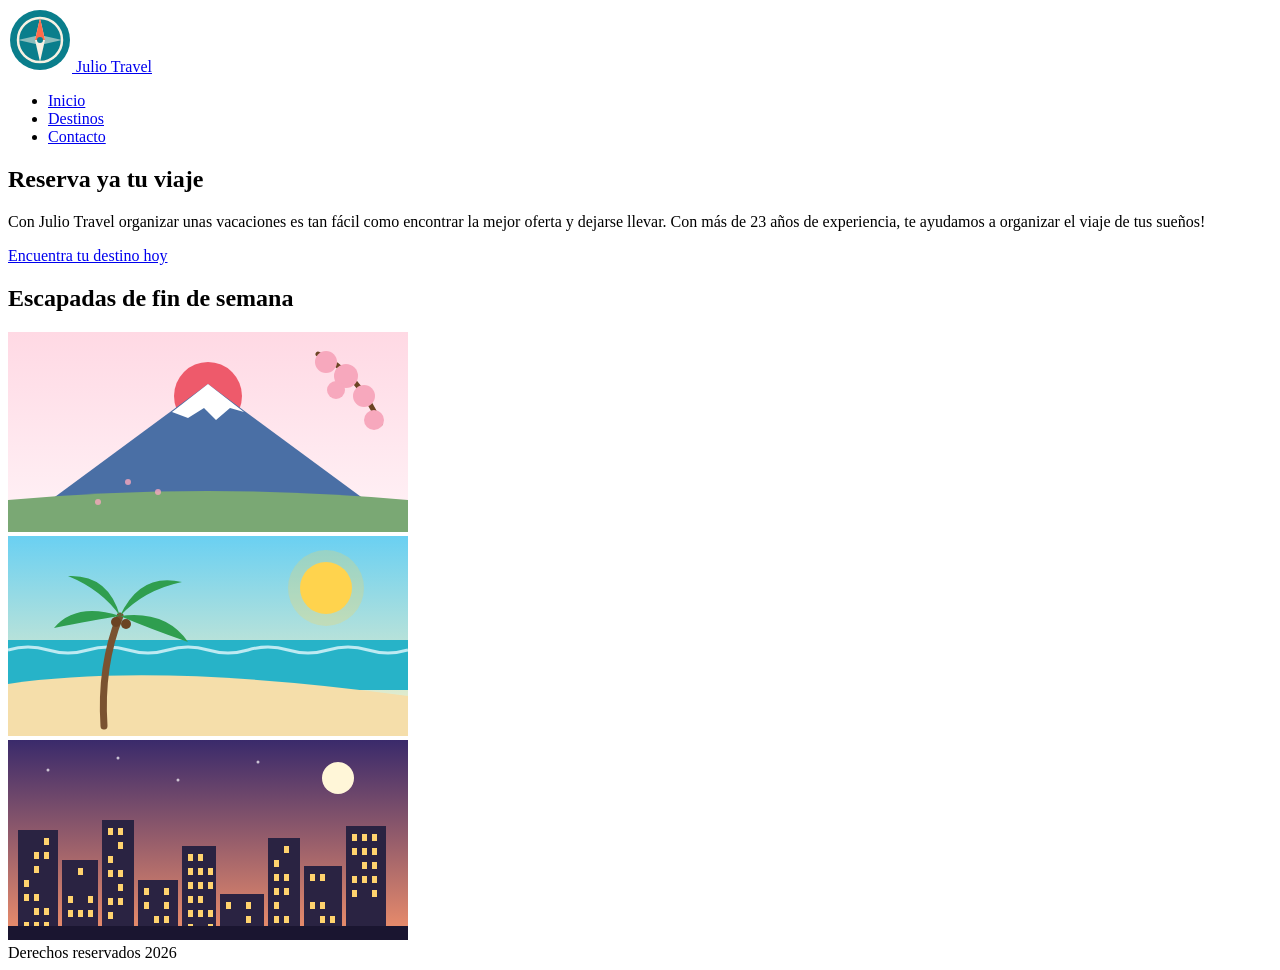
==== Unidad 2/Tarea5/Tarea_2-5_WebFlexbox/index.html @ e26b75fc "Initial commit" ====
<!doctype html>
<html lang="es">
<head>
    <meta charset="UTF-8">
    <meta name="viewport"
          content="width=device-width, user-scalable=no, initial-scale=1.0, maximum-scale=1.0, minimum-scale=1.0">
    <meta http-equiv="X-UA-Compatible" content="ie=edge">
    <title>Agencia de viajes</title>
    <link rel="stylesheet" href="css/estilos.css">
</head>
<body>
    <header>
        <a class="logo" href="index.html">
            <img class="logo-img" src="img/logo.svg" alt="logo de la agencia">
            <span class="logo-text">Julio Travel</span>
        </a>
        <div class="espacio"></div>
        <ul>
            <li><a href="index.html">Inicio</a></li>
            <li><a href="index.html">Destinos</a></li>
            <li><a href="index.html">Contacto</a></li>
        </ul>
    </header>
        <main>
            <section class="banda-principal">
                <h1>Reserva ya tu viaje</h1>
                <p>Con Julio Travel organizar unas vacaciones es tan fácil como encontrar la mejor oferta y dejarse llevar. Con más de
                23 años de experiencia, te ayudamos a organizar el viaje de tus sueños!</p>
                <a class="enlace enlace-grande" href="paginas/catalogo.html">Encuentra tu destino hoy</a>
            </section>
            <section class="tarjeta-cuerpo">
                <h2>Escapadas de fin de semana</h2>
                <article class="tarjeta">
                    <img src="img/japon.svg" alt="la palma">
                </article>
                <article class="tarjeta">
                    <img src="img/caribe.svg" alt="lanzarote">
                </article>
                <article class="tarjeta">
                    <img src="img/nueva-york.svg" alt="gran canaria">
                </article>
                <article class="texto-presentacion"></article>
            </section>
            <aside class="barra-lateral">
                <section class="panel">
                    <article class="ofertas">

                    </article>
                </section>
                <section class="panel">
                    <article class="guias"></article>
                </section>
            </aside>

        </main>
    <footer>
        <div class="pie-enlace">
            <div class="columna"></div>
            <div class="columna"></div>
            <div class="columna"></div>
        </div>
        <div class="derechos">Derechos reservados 2026</div>
    </footer>
</body>
</html>
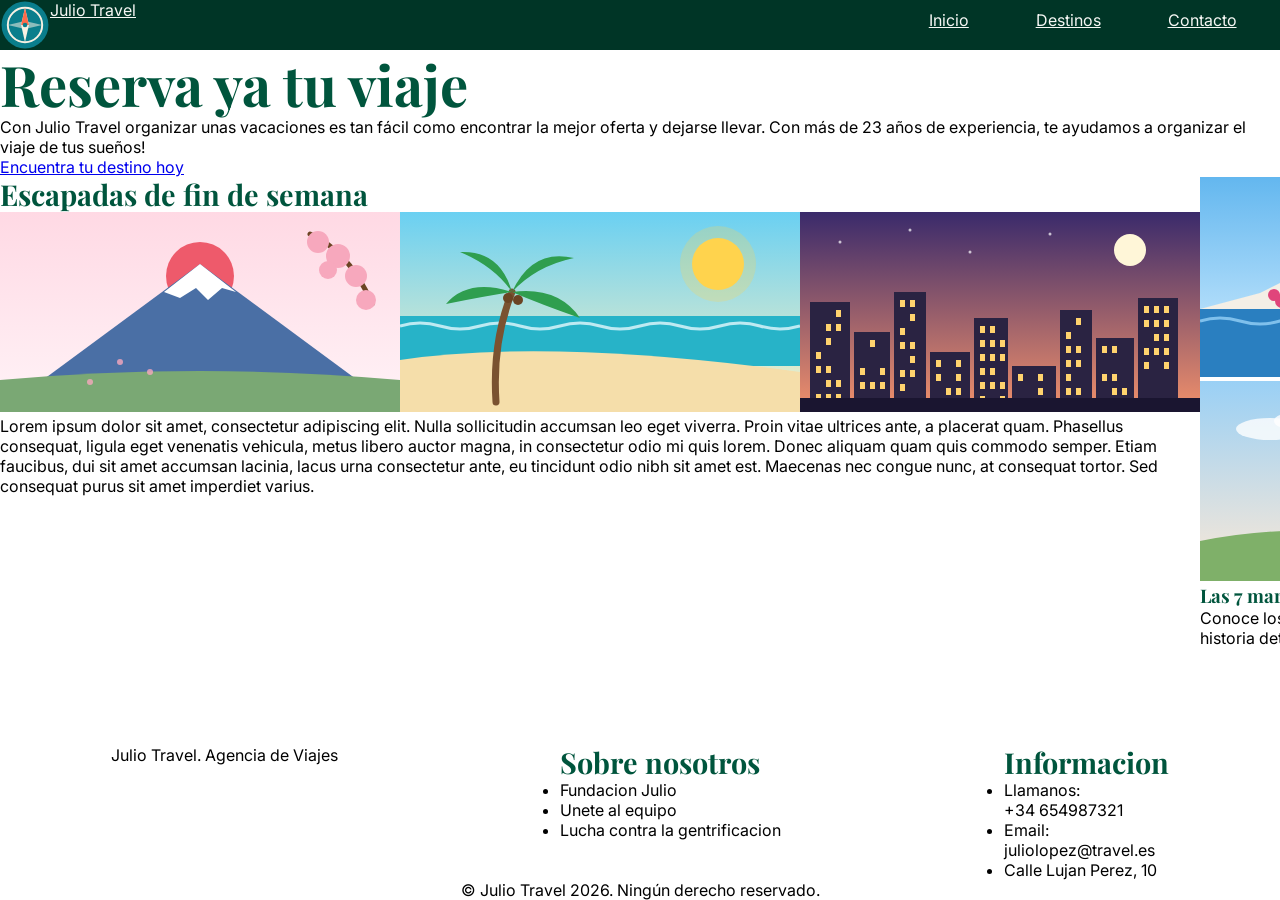
==== commit 185677ff: "no terminado" ====
--- a/Unidad 2/Tarea5/Tarea_2-5_WebFlexbox/index.html
+++ b/Unidad 2/Tarea5/Tarea_2-5_WebFlexbox/index.html
@@ -6,19 +6,22 @@
           content="width=device-width, user-scalable=no, initial-scale=1.0, maximum-scale=1.0, minimum-scale=1.0">
     <meta http-equiv="X-UA-Compatible" content="ie=edge">
     <title>Agencia de viajes</title>
+    <link rel="preconnect" href="https://fonts.googleapis.com">
+    <link rel="preconnect" href="https://fonts.gstatic.com" crossorigin>
+    <link href="https://fonts.googleapis.com/css2?family=Inter:wght@400;600;700&family=Playfair+Display:ital,wght@0,700;1,700&display=swap" rel="stylesheet">
     <link rel="stylesheet" href="css/estilos.css">
 </head>
 <body>
     <header>
-        <a class="logo" href="index.html">
+        <a class="logo enlace-head" href="index.html">
             <img class="logo-img" src="img/logo.svg" alt="logo de la agencia">
             <span class="logo-text">Julio Travel</span>
         </a>
         <div class="espacio"></div>
-        <ul>
-            <li><a href="index.html">Inicio</a></li>
-            <li><a href="index.html">Destinos</a></li>
-            <li><a href="index.html">Contacto</a></li>
+        <ul class="lista-head">
+            <li><a class="enlace-head" href="index.html">Inicio</a></li>
+            <li><a class="enlace-head" href="index.html">Destinos</a></li>
+            <li><a class="enlace-head" href="index.html">Contacto</a></li>
         </ul>
     </header>
         <main>
@@ -28,10 +31,15 @@
                 23 años de experiencia, te ayudamos a organizar el viaje de tus sueños!</p>
                 <a class="enlace enlace-grande" href="paginas/catalogo.html">Encuentra tu destino hoy</a>
             </section>
-            <section class="tarjeta-cuerpo">
-                <h2>Escapadas de fin de semana</h2>
+            <div class="banda-sec">
+                <div class="viajes">
+                    <div class="destacados">
+                        <h2>Escapadas de fin de semana</h2>
+                    <section class="tarjeta-cuerpo">
+
                 <article class="tarjeta">
                     <img src="img/japon.svg" alt="la palma">
+
                 </article>
                 <article class="tarjeta">
                     <img src="img/caribe.svg" alt="lanzarote">
@@ -41,25 +49,52 @@
                 </article>
                 <article class="texto-presentacion"></article>
             </section>
-            <aside class="barra-lateral">
+                    </div>
+                    <section class="texto-presentacion">
+                        <p>Lorem ipsum dolor sit amet, consectetur adipiscing elit. Nulla sollicitudin accumsan leo eget viverra. Proin vitae ultrices ante, a placerat quam. Phasellus consequat, ligula eget venenatis vehicula, metus libero auctor magna, in consectetur odio mi quis lorem. Donec aliquam quam quis commodo semper. Etiam faucibus, dui sit amet accumsan lacinia, lacus urna consectetur ante, eu tincidunt odio nibh sit amet est. Maecenas nec congue nunc, at consequat tortor. Sed consequat purus sit amet imperdiet varius.</p>
+                    </section>
+                </div>
+                <aside class="barra-lateral">
                 <section class="panel">
                     <article class="ofertas">
+                        <img src="img/grecia.svg" alt="grecia">
+                    </article>
+                    <article class="ofertas">
+                        <img src="img/paris.svg" alt="paris">
+                    </article>
 
+                </section>
+                <section class="panel">
+                    <article class="guias">
+                        <h3>Las 7 maravillas del mundo</h3>
+                        <p>Conoce los lugares más interesantes del mundo y la historia detras de ellos</p>
                     </article>
                 </section>
-                <section class="panel">
-                    <article class="guias"></article>
-                </section>
             </aside>
+            </div>
 
         </main>
     <footer>
         <div class="pie-enlace">
-            <div class="columna"></div>
-            <div class="columna"></div>
-            <div class="columna"></div>
+            <div class="columna">Julio Travel. Agencia de Viajes </div>
+            <div class="columna">
+                <h2>Sobre nosotros</h2>
+                <ul>
+                    <li>Fundacion Julio</li>
+                    <li>Unete al equipo</li>
+                    <li>Lucha contra la gentrificacion</li>
+                </ul>
+            </div>
+            <div class="columna">
+                <h2>Informacion</h2>
+                <ul>
+                    <li>Llamanos: <br>+34 654987321<br></li>
+                    <li>Email: <br>juliolopez@travel.es<br></li>
+                    <li>Calle Lujan Perez, 10</li>
+                </ul>
+            </div>
         </div>
-        <div class="derechos">Derechos reservados 2026</div>
+        <div class="derechos">© Julio Travel 2026. Ningún derecho reservado.</div>
     </footer>
 </body>
 </html>
--- a/Unidad 2/Tarea5/Tarea_2-5_WebFlexbox/css/estilos.css
+++ b/Unidad 2/Tarea5/Tarea_2-5_WebFlexbox/css/estilos.css
@@ -0,0 +1,81 @@
+* {
+    margin: 0;
+    padding: 0;
+    box-sizing: border-box;
+}
+body{
+    display: flex;
+    flex-direction: column;
+    min-height: 100vh;
+    font-family: 'Inter', serif;
+}
+h1, h2, h3{
+    font-family: 'Playfair Display', 'Fraunces Bold', serif;
+    line-height: 1.2;
+    color: #00553D;
+}
+h1{ font-size: clamp(2.2rem, 5vw, 3.5rem); }
+h2{ font-size: 1.8rem; }
+header{
+    display: flex;
+    justify-content: center;
+    align-content: center;
+    background-color: #003526;
+}
+.enlace-head{
+    color: #F6F8F5;
+}
+.logo{
+    display: flex;
+    align-content: center;
+
+}
+.logo-img{
+    height: 50px;
+}
+.espacio{
+    flex: 2;
+}
+.lista-head{
+    flex: 1;
+    list-style: none;
+    display: flex;
+    flex-direction: row;
+    margin: 10px;
+    justify-content: space-around;
+
+}
+
+main{
+    flex: 1;
+    display: flex;
+    flex-direction: column;
+}
+.banda-principal{
+    background:"img/banner.svg";
+}
+.banda-sec{
+    display: flex;
+
+}
+.viajes{
+    display: flex;
+    flex-direction: column;
+}
+.tarjeta-cuerpo{
+    display: flex;
+    flex-direction: row;
+}
+footer{
+
+    display: flex;
+    flex-direction: column;
+}
+.pie-enlace{
+    display: flex;
+    flex-direction: row;
+    justify-content: space-around;
+}
+.derechos{
+    align-self: center;
+}
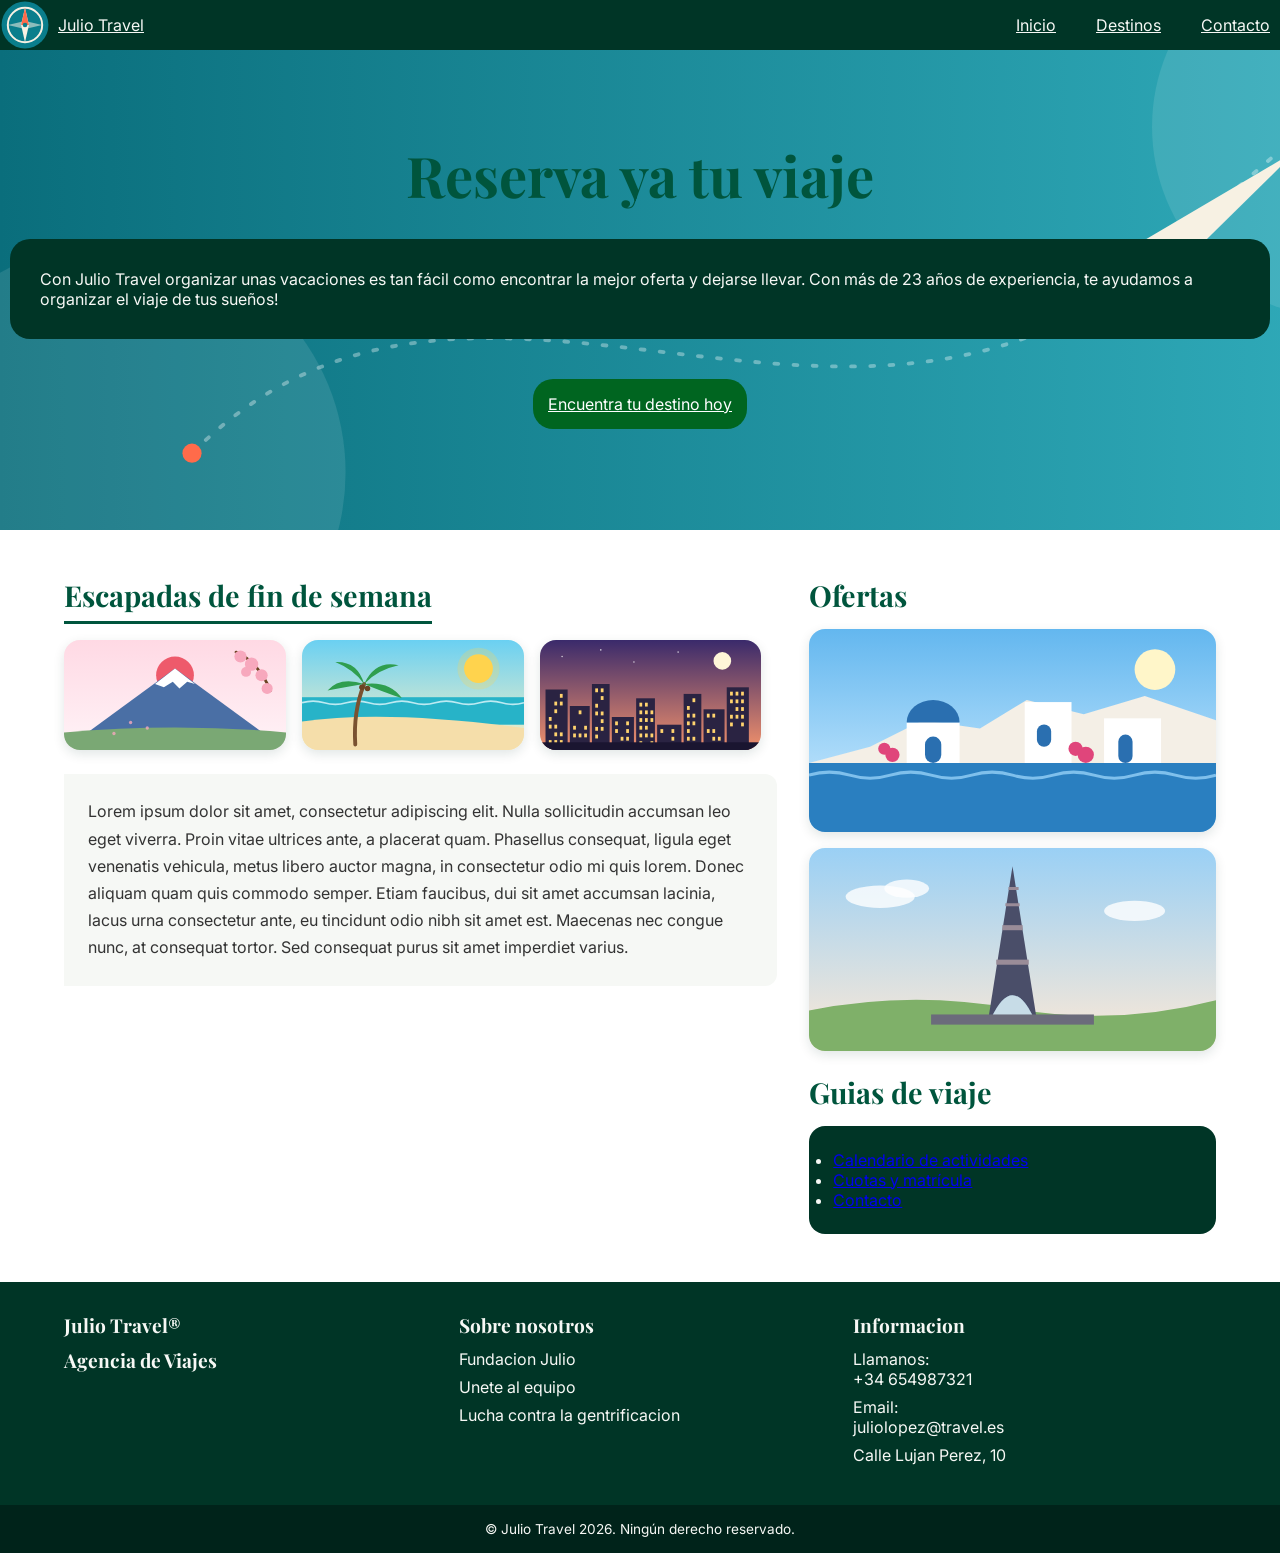
==== commit cec74174: "asfdf" ====
--- a/Unidad 2/Tarea5/Tarea_2-5_WebFlexbox/index.html
+++ b/Unidad 2/Tarea5/Tarea_2-5_WebFlexbox/index.html
@@ -27,7 +27,7 @@
         <main>
             <section class="banda-principal">
                 <h1>Reserva ya tu viaje</h1>
-                <p>Con Julio Travel organizar unas vacaciones es tan fácil como encontrar la mejor oferta y dejarse llevar. Con más de
+                <p id="descripcion">Con Julio Travel organizar unas vacaciones es tan fácil como encontrar la mejor oferta y dejarse llevar. Con más de
                 23 años de experiencia, te ayudamos a organizar el viaje de tus sueños!</p>
                 <a class="enlace enlace-grande" href="paginas/catalogo.html">Encuentra tu destino hoy</a>
             </section>
@@ -48,35 +48,42 @@
                     <img src="img/nueva-york.svg" alt="gran canaria">
                 </article>
                 <article class="texto-presentacion"></article>
-            </section>
+                    </section>
                     </div>
-                    <section class="texto-presentacion">
-                        <p>Lorem ipsum dolor sit amet, consectetur adipiscing elit. Nulla sollicitudin accumsan leo eget viverra. Proin vitae ultrices ante, a placerat quam. Phasellus consequat, ligula eget venenatis vehicula, metus libero auctor magna, in consectetur odio mi quis lorem. Donec aliquam quam quis commodo semper. Etiam faucibus, dui sit amet accumsan lacinia, lacus urna consectetur ante, eu tincidunt odio nibh sit amet est. Maecenas nec congue nunc, at consequat tortor. Sed consequat purus sit amet imperdiet varius.</p>
+                    <section>
+                        <p id="presentacion">Lorem ipsum dolor sit amet, consectetur adipiscing elit. Nulla sollicitudin accumsan leo eget viverra. Proin vitae ultrices ante, a placerat quam. Phasellus consequat, ligula eget venenatis vehicula, metus libero auctor magna, in consectetur odio mi quis lorem. Donec aliquam quam quis commodo semper. Etiam faucibus, dui sit amet accumsan lacinia, lacus urna consectetur ante, eu tincidunt odio nibh sit amet est. Maecenas nec congue nunc, at consequat tortor. Sed consequat purus sit amet imperdiet varius.</p>
                     </section>
                 </div>
                 <aside class="barra-lateral">
+
                 <section class="panel">
+                    <h2>Ofertas</h2>
                     <article class="ofertas">
                         <img src="img/grecia.svg" alt="grecia">
                     </article>
                     <article class="ofertas">
                         <img src="img/paris.svg" alt="paris">
                     </article>
-
                 </section>
                 <section class="panel">
+                    <h2>Guias de viaje</h2>
                     <article class="guias">
-                        <h3>Las 7 maravillas del mundo</h3>
-                        <p>Conoce los lugares más interesantes del mundo y la historia detras de ellos</p>
+                        <ul class="lista-enlaces">
+                            <li><a href="paginas/7-maravillas.html">Calendario de actividades</a></li>
+                            <li><a href="paginas/mundo-antiguo.html">Cuotas y matrícula</a></li>
+                            <li><a href="paginas/amazonas">Contacto</a></li>
+                        </ul>
                     </article>
                 </section>
+
             </aside>
             </div>
 
         </main>
     <footer>
         <div class="pie-enlace">
-            <div class="columna">Julio Travel. Agencia de Viajes </div>
+            <div class="columna"><h2>Julio Travel®</h2>
+                <h2>Agencia de Viajes</h2></div>
             <div class="columna">
                 <h2>Sobre nosotros</h2>
                 <ul>
--- a/Unidad 2/Tarea5/Tarea_2-5_WebFlexbox/css/estilos.css
+++ b/Unidad 2/Tarea5/Tarea_2-5_WebFlexbox/css/estilos.css
@@ -16,10 +16,15 @@
 }
 h1{ font-size: clamp(2.2rem, 5vw, 3.5rem); }
 h2{ font-size: 1.8rem; }
+img{
+    max-width: 100%;
+    height: auto;
+    display: block;
+}
 header{
     display: flex;
     justify-content: center;
-    align-content: center;
+    align-items: center;
     background-color: #003526;
 }
 .enlace-head{
@@ -27,7 +32,8 @@
 }
 .logo{
     display: flex;
-    align-content: center;
+    align-items: center;
+    gap: 0.5rem;
 
 }
 .logo-img{
@@ -37,12 +43,13 @@
     flex: 2;
 }
 .lista-head{
-    flex: 1;
     list-style: none;
     display: flex;
     flex-direction: row;
     margin: 10px;
     justify-content: space-around;
+    gap: 2.5rem;
+
 
 }
 
@@ -52,25 +59,154 @@
     flex-direction: column;
 }
 .banda-principal{
-    background:"img/banner.svg";
-}
-.banda-sec{
-    display: flex;
-
-}
-.viajes{
-    display: flex;
-    flex-direction: column;
-}
-.tarjeta-cuerpo{
-    display: flex;
-    flex-direction: row;
-}
-footer{
-
-    display: flex;
-    flex-direction: column;
-}
+    background-image: url("../img/banner.svg");
+    background-size: cover;
+    background-repeat: no-repeat;
+    display: flex;
+    min-height: 30rem;
+    flex-direction: column;
+    justify-content: center;
+    align-items: center;
+    gap: 20px;
+}
+#descripcion{
+    display: block;
+    margin: 10px;
+    color: #F6F8F5;
+    background: #003526;
+    padding: 30px;
+    border-radius: 20px;
+}
+.enlace-grande{
+    padding: 15px;
+    margin: 10px 50px;
+    background: #006520;
+    border-radius: 20px;
+    transition: transform 0.25s ease, box-shadow 0.25s ease;
+    color: white;
+}
+.enlace-grande:hover{
+    transform: translateY(-6px);
+    box-shadow: 0 10px 24px rgba(0, 53, 38, 0.22);
+}
+.enlace-grande:visited{
+    color: #7fe071;
+}
+
+.banda-sec {
+    display: flex;
+    flex-wrap: wrap;
+    align-items: flex-start;
+    gap: 2rem;
+    width: 100%;
+    max-width: 1200px;
+    margin: 0 auto;
+    padding: 3rem 1.5rem;
+}
+
+
+.viajes {
+    flex: 2 1 400px;
+    min-width: 0;
+    display: flex;
+    flex-direction: column;
+    gap: 1.5rem;
+}
+
+.destacados h2 {
+    margin-bottom: 1rem;
+    padding-bottom: 0.5rem;
+    border-bottom: 3px solid #00553D;
+    display: inline-block;
+}
+
+.tarjeta-cuerpo {
+    display: flex;
+    flex-wrap: wrap;
+    gap: 1rem;
+}
+
+.tarjeta {
+    flex: 1 1 150px;
+    min-width: 0;
+    border-radius: 16px;
+    overflow: hidden;
+    background: #F6F8F5;
+    box-shadow: 0 4px 12px rgba(0, 53, 38, 0.12);
+    transition: transform 0.25s ease, box-shadow 0.25s ease;
+}
+
+.tarjeta:hover {
+    transform: translateY(-6px);
+    box-shadow: 0 10px 24px rgba(0, 53, 38, 0.22);
+}
+
+.tarjeta img {
+    width: 100%;
+    height: 100%;
+    object-fit: cover;
+    display: block;
+}
+
+#presentacion {
+    width: 100%;
+    padding: 1.5rem;
+    background: #F6F8F5;
+    border-radius: 0 12px 12px 0;
+    line-height: 1.7;
+    color: #333;
+}
+
+
+.barra-lateral {
+    flex: 1 1 250px;
+    min-width: 0;
+    display: flex;
+    flex-direction: column;
+    gap: 1.5rem;
+}
+
+.panel {
+    display: flex;
+    flex-direction: column;
+    gap: 1rem;
+}
+
+.ofertas {
+    border-radius: 16px;
+    overflow: hidden;
+    box-shadow: 0 4px 12px rgba(0, 53, 38, 0.12);
+    transition: transform 0.25s ease;
+}
+
+.ofertas:hover {
+    transform: scale(1.03);
+}
+
+.ofertas img {
+    width: 100%;
+    display: block;
+}
+
+.guias {
+    padding: 1.5rem;
+    background: #003526;
+    border-radius: 16px;
+    color: #F6F8F5;
+
+}
+
+.guias h3 {
+    color: #F6F8F5;
+    margin-bottom: 0.5rem;
+}
+
+.guias p {
+    line-height: 1.6;
+    opacity: 0.85;
+}
+
+
 .pie-enlace{
     display: flex;
     flex-direction: row;
@@ -78,4 +214,45 @@
 }
 .derechos{
     align-self: center;
+}
+
+footer {
+    background-color: #003526;
+    color: #F6F8F5;
+    margin-top: auto;
+}
+
+.pie-enlace {
+    display: flex;
+    flex-wrap: wrap;
+    justify-content: space-around;
+    gap: 2rem;
+    max-width: 1200px;
+    margin: 0 auto;
+    padding: 2rem 1.5rem;
+}
+
+.columna {
+    flex: 1 1 200px;
+}
+
+.columna h2 {
+    color: #F6F8F5;
+    font-size: 1.2rem;
+    margin-bottom: 0.75rem;
+}
+
+.columna ul {
+    list-style: none;
+}
+
+.columna li {
+    margin-bottom: 0.5rem;
+}
+
+.derechos {
+    text-align: center;
+    padding: 1rem;
+    font-size: 0.85rem;
+    background-color: #00231a;
 }
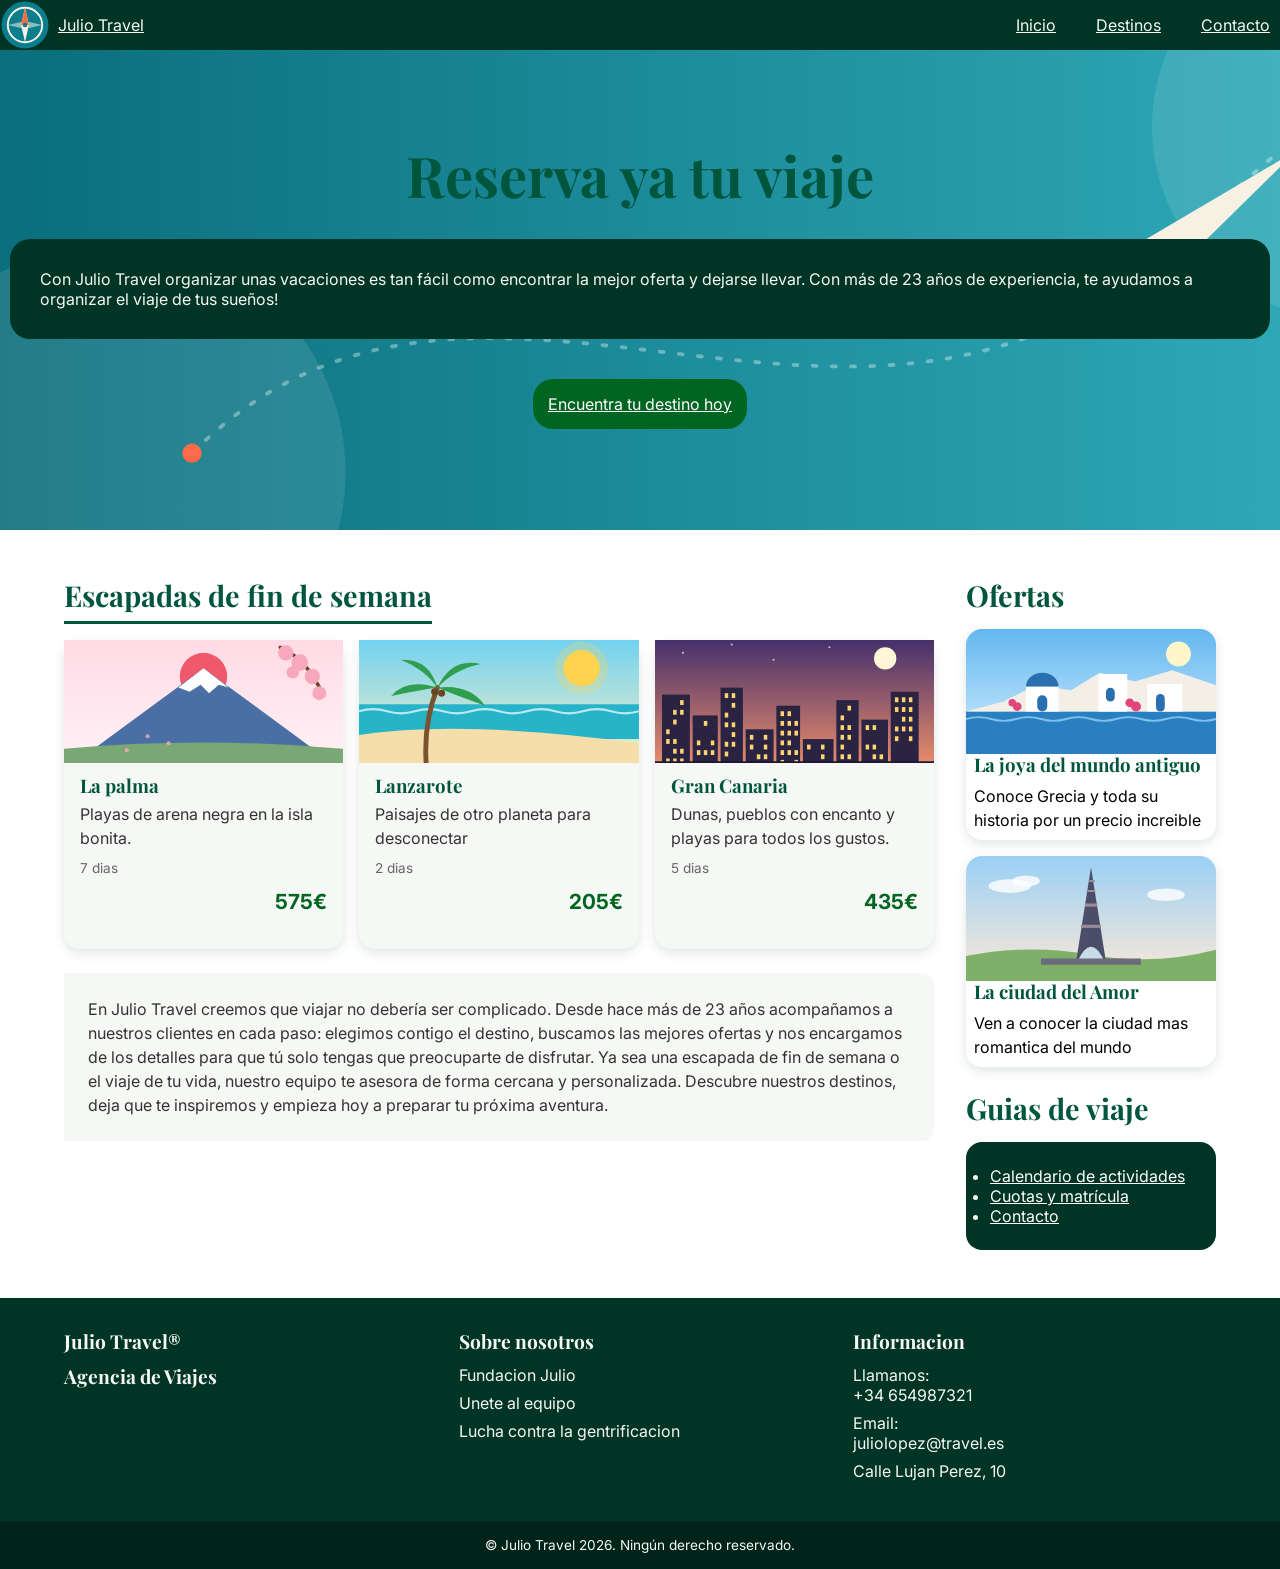
==== commit 0c1757b8: "terminado" ====
--- a/Unidad 2/Tarea5/Tarea_2-5_WebFlexbox/index.html
+++ b/Unidad 2/Tarea5/Tarea_2-5_WebFlexbox/index.html
@@ -39,30 +39,45 @@
 
                 <article class="tarjeta">
                     <img src="img/japon.svg" alt="la palma">
-
+                    <h3>La palma</h3>
+                    <p>Playas de arena negra en la isla bonita.</p>
+                    <p class="tiempo">7 dias</p>
+                    <p class="precio"><strong>575€</strong></p>
                 </article>
                 <article class="tarjeta">
                     <img src="img/caribe.svg" alt="lanzarote">
+                    <h3>Lanzarote</h3>
+                    <p>Paisajes de otro planeta para desconectar</p>
+                    <p class="tiempo">2 dias</p>
+                    <p class="precio"><strong>205€</strong></p>
                 </article>
                 <article class="tarjeta">
                     <img src="img/nueva-york.svg" alt="gran canaria">
+                    <h3>Gran Canaria</h3>
+                    <p>Dunas, pueblos con encanto y playas para todos los gustos.</p>
+                    <p class="tiempo">5 dias</p>
+                    <p class="precio"><strong>435€</strong></p>
                 </article>
-                <article class="texto-presentacion"></article>
                     </section>
                     </div>
                     <section>
-                        <p id="presentacion">Lorem ipsum dolor sit amet, consectetur adipiscing elit. Nulla sollicitudin accumsan leo eget viverra. Proin vitae ultrices ante, a placerat quam. Phasellus consequat, ligula eget venenatis vehicula, metus libero auctor magna, in consectetur odio mi quis lorem. Donec aliquam quam quis commodo semper. Etiam faucibus, dui sit amet accumsan lacinia, lacus urna consectetur ante, eu tincidunt odio nibh sit amet est. Maecenas nec congue nunc, at consequat tortor. Sed consequat purus sit amet imperdiet varius.</p>
+                        <p id="presentacion">En Julio Travel creemos que viajar no debería ser complicado. Desde hace más de 23 años acompañamos a nuestros clientes en cada paso:
+                            elegimos contigo el destino, buscamos las mejores ofertas y nos encargamos de los detalles para que tú solo tengas que preocuparte de disfrutar. Ya sea una escapada de fin de semana o el viaje de tu vida,
+                            nuestro equipo te asesora de forma cercana y personalizada. Descubre nuestros destinos, deja que te inspiremos y empieza hoy a preparar tu próxima aventura.</p>
                     </section>
                 </div>
                 <aside class="barra-lateral">
-
                 <section class="panel">
                     <h2>Ofertas</h2>
                     <article class="ofertas">
                         <img src="img/grecia.svg" alt="grecia">
+                        <h3>La joya del mundo antiguo</h3>
+                        <p>Conoce Grecia y toda su historia por un precio increible</p>
                     </article>
                     <article class="ofertas">
                         <img src="img/paris.svg" alt="paris">
+                        <h3>La ciudad del Amor</h3>
+                        <p>Ven a conocer la ciudad mas romantica del mundo</p>
                     </article>
                 </section>
                 <section class="panel">
--- a/Unidad 2/Tarea5/Tarea_2-5_WebFlexbox/css/estilos.css
+++ b/Unidad 2/Tarea5/Tarea_2-5_WebFlexbox/css/estilos.css
@@ -82,11 +82,11 @@
     margin: 10px 50px;
     background: #006520;
     border-radius: 20px;
-    transition: transform 0.25s ease, box-shadow 0.25s ease;
+    transition: transform 0.25s, box-shadow 0.25s;
     color: white;
 }
 .enlace-grande:hover{
-    transform: translateY(-6px);
+    transform: translateY(-6px) scale(1.1);
     box-shadow: 0 10px 24px rgba(0, 53, 38, 0.22);
 }
 .enlace-grande:visited{
@@ -98,6 +98,7 @@
     flex-wrap: wrap;
     align-items: flex-start;
     gap: 2rem;
+
     width: 100%;
     max-width: 1200px;
     margin: 0 auto;
@@ -106,11 +107,12 @@
 
 
 .viajes {
-    flex: 2 1 400px;
+    flex: 1 1 600px;
     min-width: 0;
     display: flex;
     flex-direction: column;
     gap: 1.5rem;
+    flex-wrap: wrap;
 }
 
 .destacados h2 {
@@ -127,13 +129,13 @@
 }
 
 .tarjeta {
-    flex: 1 1 150px;
+    flex: 1 1 200px;
+    flex-direction: column;
     min-width: 0;
     border-radius: 16px;
-    overflow: hidden;
     background: #F6F8F5;
     box-shadow: 0 4px 12px rgba(0, 53, 38, 0.12);
-    transition: transform 0.25s ease, box-shadow 0.25s ease;
+    transition: transform 0.25s , box-shadow 0.25s ;
 }
 
 .tarjeta:hover {
@@ -143,23 +145,40 @@
 
 .tarjeta img {
     width: 100%;
-    height: 100%;
+    height: 40%;
     object-fit: cover;
     display: block;
 }
-
+.tarjeta h3 {
+    padding: 0.75rem 1rem 0;
+}
+.tarjeta p {
+    padding: 0.25rem 1rem;
+    color: #333;
+    line-height: 1.5;
+}
+.tarjeta .tiempo {
+    font-size: 0.85rem;
+    color: #666;
+}
+.tarjeta .precio {
+    padding-bottom: 1rem;
+    font-size: 1.3rem;
+    color: #006520;
+    text-align: right;
+}
 #presentacion {
     width: 100%;
     padding: 1.5rem;
     background: #F6F8F5;
     border-radius: 0 12px 12px 0;
-    line-height: 1.7;
+    line-height: 1.5;
     color: #333;
 }
 
 
 .barra-lateral {
-    flex: 1 1 250px;
+    flex: 0 0 250px;
     min-width: 0;
     display: flex;
     flex-direction: column;
@@ -176,7 +195,7 @@
     border-radius: 16px;
     overflow: hidden;
     box-shadow: 0 4px 12px rgba(0, 53, 38, 0.12);
-    transition: transform 0.25s ease;
+    transition: transform 0.25s;
 }
 
 .ofertas:hover {
@@ -186,6 +205,13 @@
 .ofertas img {
     width: 100%;
     display: block;
+}
+.ofertas h3{
+    margin-left: 0.5rem;
+}
+.ofertas p{
+    margin: 0.5rem;
+    line-height: 1.5rem;
 }
 
 .guias {
@@ -201,9 +227,13 @@
     margin-bottom: 0.5rem;
 }
 
-.guias p {
-    line-height: 1.6;
-    opacity: 0.85;
+
+.lista-enlaces a {
+    color: white;
+}
+
+.lista-enlaces a:visited{
+    color: #7fe071;
 }
 
 
